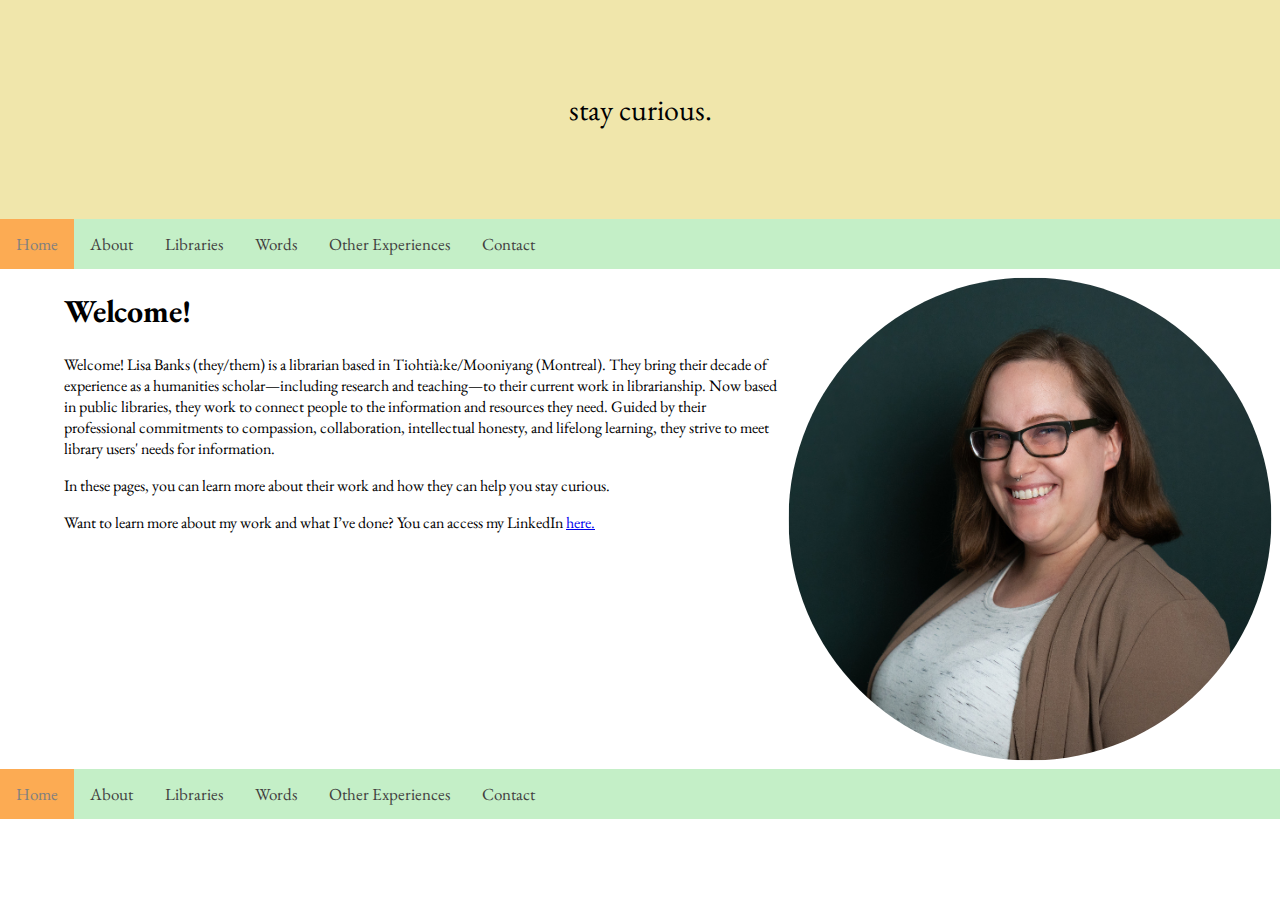
==== index.html @ 4055531a "Update Libraries" ====
<!DOCTYPE html>
<html>
  <div class="header">
    <p>stay curious.</p>
  </div>
  <div class="topnav">
    <a class="active" href="#home">Home</a>
    <a href="about.html">About</a>
    <a href="libraries.html">Libraries</a>
    <a href="words.html">Words</a>
    <a href="other_experiences.html">Other Experiences</a>
    <a href="contact.html">Contact</a>
  </div>
    <head>
        <title>Stay Curious: Lisa Banks, Librarian</title>
        <link rel="stylesheet" href="Assets/CSS/MyStyle.css">
        <link rel="preconnect" href="https://fonts.googleapis.com">
        <link rel="preconnect" href="https://fonts.gstatic.com" crossorigin>
        <link href="https://fonts.googleapis.com/css2?family=EB+Garamond:ital,wght@0,400..800;1,400..800&display=swap" rel="stylesheet">
      </head>
   <img src="Assets/Img/Headshot for website.png"/ alt="Headshot of Lisa Banks">
<body> 
<div class="main-section-container">      
<h1>Welcome!</h1>
<p> Welcome! Lisa Banks (they/them) is a librarian based in Tiohtià:ke/Mooniyang (Montreal). They bring their decade of experience as a humanities scholar—including research and teaching—to their current work in librarianship. Now based in public libraries, they work to connect people to the information and resources they need. Guided by their professional commitments to compassion, collaboration, intellectual honesty, and lifelong learning, they strive to meet library users' needs for information.</p>
<p>In these pages, you can learn more about their work and how they can help you stay curious.</p>
</ul>
  <p>Want to learn more about my work and what I’ve done? You can access my LinkedIn <a href="https://www.linkedin.com/in/lisa-banks-76a919244/">here.</a></p>
</div>
</body>
<div class="navbar">
  <a class="active" href="#home">Home</a>
  <a href="about.html">About</a>
  <a href="libraries.html">Libraries</a>
  <a href="words.html">Words</a>
  <a href="other_experiences.html">Other Experiences</a>
  <a href="contact.html">Contact</a>
    </div>
</html>
---- Assets/CSS/MyStyle.css ----
/*Information across all pages*/
.header {
  padding: 60px;
  text-align: center;
  background: #F0E6AB;
  color: paleyellow;
  font-size: 30px;
}

img  {
    float: right;
  }

text {
    align: left
  }

body  {
  font-family: EB Garamond, Garamond, serif;
  font-optical-sizing: 20px;
  font-size: 16px;
  font-weight: 400;
  font-style: normal;
  margin: 0;
  font-family: EB Garamond, Garamond, serif;
}

.topnav {
  overflow: hidden;
  background-color: #C4EFC7;
}

.topnav a {
  float: left;
  color: #423f3f;
  text-align: center;
  padding: 14px 16px;
  text-decoration: none;
  font-size: 17px;
}

.topnav a:hover {
  background-color: #F0E6AB;
  color: pale yellow;
}

.topnav a.active {
  background-color: #fcab53;
  color: grey;
}

.navbar {
  overflow: hidden;
  background-color: #C4EFC7;
  position: sticky;
  bottom: 2;
  width: 100%;
}

.navbar a {
  float: left;
  display: block;
  color: #423f3f;
  text-align: center;
  padding: 14px 16px;
  text-decoration: none;
  font-size: 17px;
}
.navbar a:hover {
  background: #F0E6AB;
  color: pale yellow;
}
.navbar a.active {
  background-color: #fcab53;
  color: grey;
}
.main {
  padding: 16px;
  margin-bottom: 30px;
}
table {border: none;}

ul.no-bullets {
  list-style-type: none;
  margin: 1;
  padding: 1,4;
}

h4 {text-align: right;
    font-size:40px
}

div.main-section-container {
  padding-top: 0%;
  padding-right: 0%;
  padding-left: 5%;
  margin: auto;
  text-align: left;
}

.textdiv {
  width: 50%;
  float: left
}

.imgdiv {
  margin: 0;
  padding: 0;
  width:50%;
  height: auto;
  float: right;
}

/*Imgdivlibraries created to allow for cleaner spacing on Libraries page*/
.imgdivlibraries {
  margin: 0;
  padding: 0;
  width:40%;
  height: auto;
  float: right;
}

/*Div created for contact page text only, so as to not effect other pages' text*/
.contactpage {
  font-size: 25px;
  margin-top: 150px;
  margin-bottom: 150px;
  margin-right: 150px;
  margin-left: 200px;
}
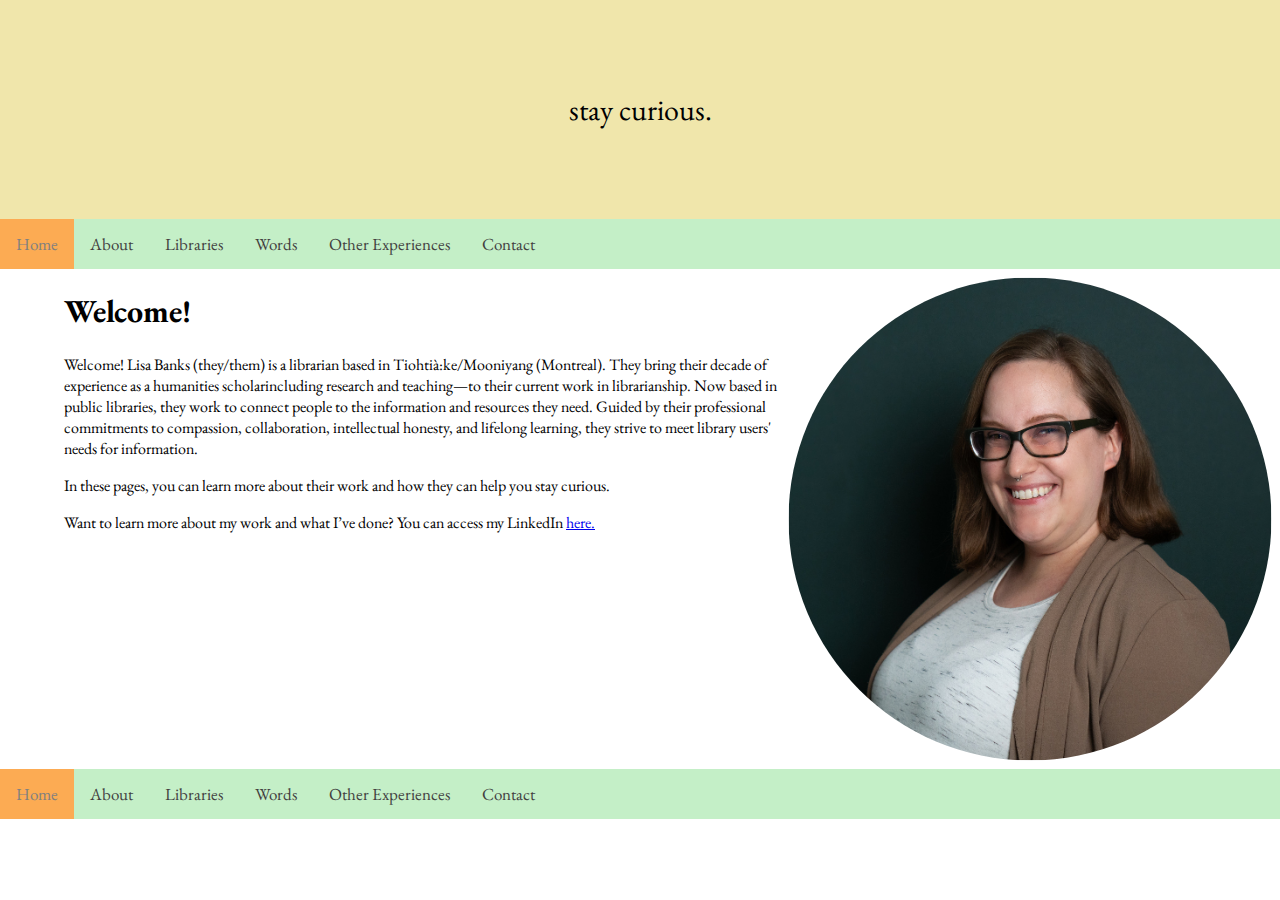
==== commit 39c2ccc2: "Updates" ====
--- a/index.html
+++ b/index.html
@@ -2,9 +2,9 @@
 <html>
   <div class="header">
     <p>stay curious.</p>
-  </div>
+</div>
   <div class="topnav">
-    <a class="active" href="#home">Home</a>
+    <a class="active" href="index.html">Home</a>
     <a href="about.html">About</a>
     <a href="libraries.html">Libraries</a>
     <a href="words.html">Words</a>
@@ -22,7 +22,7 @@
 <body> 
 <div class="main-section-container">      
 <h1>Welcome!</h1>
-<p> Welcome! Lisa Banks (they/them) is a librarian based in Tiohtià:ke/Mooniyang (Montreal). They bring their decade of experience as a humanities scholar—including research and teaching—to their current work in librarianship. Now based in public libraries, they work to connect people to the information and resources they need. Guided by their professional commitments to compassion, collaboration, intellectual honesty, and lifelong learning, they strive to meet library users' needs for information.</p>
+<p> Welcome! Lisa Banks (they/them) is a librarian based in Tiohtià:ke/Mooniyang (Montreal). They bring their decade of experience as a humanities scholarincluding research and teaching—to their current work in librarianship. Now based in public libraries, they work to connect people to the information and resources they need. Guided by their professional commitments to compassion, collaboration, intellectual honesty, and lifelong learning, they strive to meet library users' needs for information.</p>
 <p>In these pages, you can learn more about their work and how they can help you stay curious.</p>
 </ul>
   <p>Want to learn more about my work and what I’ve done? You can access my LinkedIn <a href="https://www.linkedin.com/in/lisa-banks-76a919244/">here.</a></p>
--- a/Assets/CSS/MyStyle.css
+++ b/Assets/CSS/MyStyle.css
@@ -18,9 +18,8 @@
 
 body  {
   font-family: EB Garamond, Garamond, serif;
-  font-optical-sizing: 20px;
+  font-weight: 400;
   font-size: 16px;
-  font-weight: 400;
   font-style: normal;
   margin: 0;
   font-family: EB Garamond, Garamond, serif;
@@ -79,7 +78,20 @@
   padding: 16px;
   margin-bottom: 30px;
 }
-table {border: none;}
+
+table {
+  border-collapse: collapse;
+  width: 100%;
+  
+}
+
+tr {
+  border-bottom: 1px solid #ddd;
+}
+
+td {
+    style-width: 100px;
+}
 
 ul.no-bullets {
   list-style-type: none;
@@ -112,7 +124,7 @@
   float: right;
 }
 
-/*Imgdivlibraries created to allow for cleaner spacing on Libraries page*/
+/*Imgdivlibraries created to allow for cleaner spacing*/
 .imgdivlibraries {
   margin: 0;
   padding: 0;
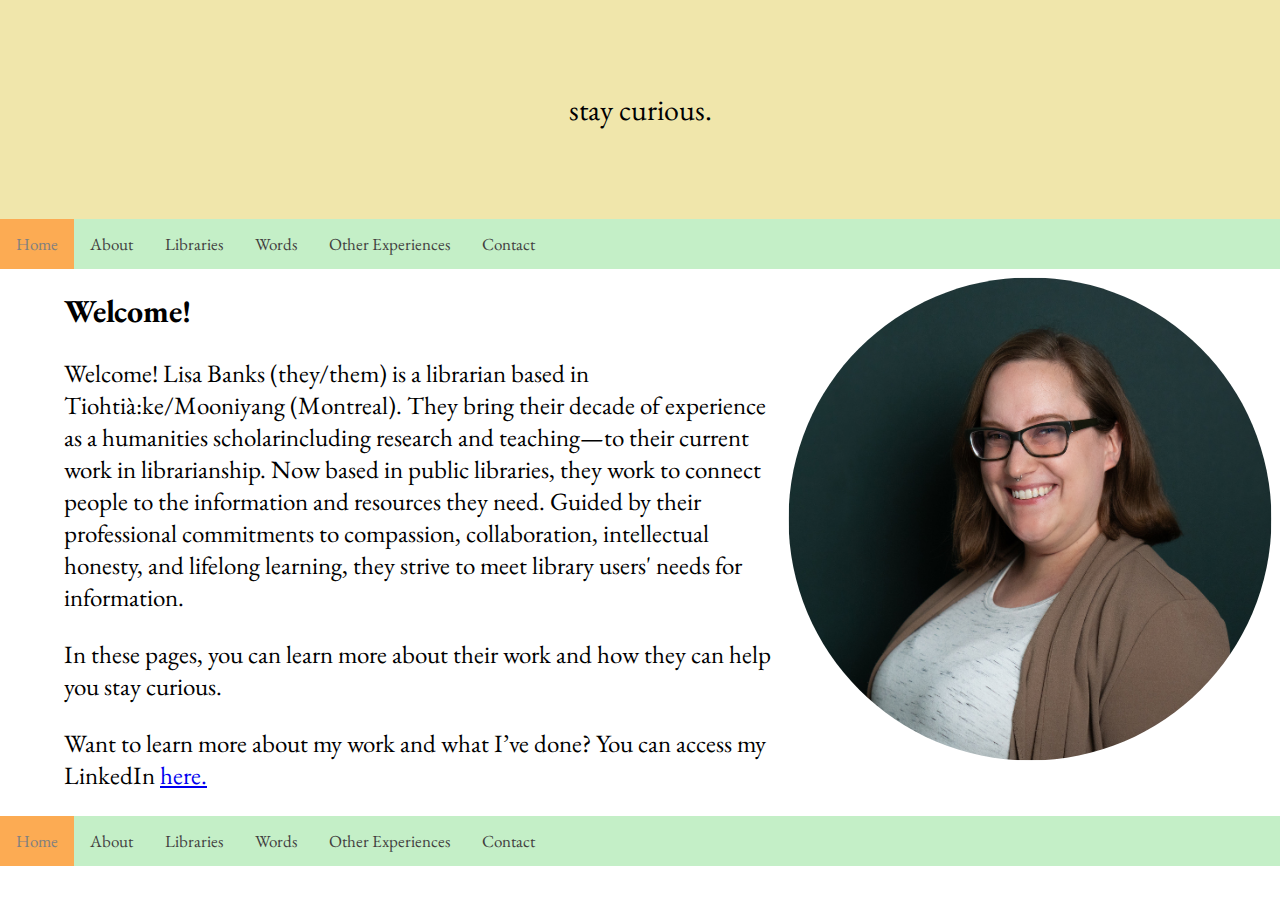
==== commit a7e22858: "Index updates" ====
--- a/index.html
+++ b/index.html
@@ -1,8 +1,9 @@
 <!DOCTYPE html>
 <html>
+<meta name="viewport" content="width=device-width, initial-scale=1.0">
   <div class="header">
-    <p>stay curious.</p>
-</div>
+  <p>stay curious.</p>
+  </div>
   <div class="topnav">
     <a class="active" href="index.html">Home</a>
     <a href="about.html">About</a>
@@ -18,18 +19,20 @@
         <link rel="preconnect" href="https://fonts.gstatic.com" crossorigin>
         <link href="https://fonts.googleapis.com/css2?family=EB+Garamond:ital,wght@0,400..800;1,400..800&display=swap" rel="stylesheet">
       </head>
-   <img src="Assets/Img/Headshot for website.png"/ alt="Headshot of Lisa Banks">
+<img src="Assets/Img/Headshot for website.png"/ alt="Headshot of Lisa Banks">
 <body> 
-<div class="main-section-container">      
+<div class="main-section-container">     
 <h1>Welcome!</h1>
+<div class="homepage">
 <p> Welcome! Lisa Banks (they/them) is a librarian based in Tiohtià:ke/Mooniyang (Montreal). They bring their decade of experience as a humanities scholarincluding research and teaching—to their current work in librarianship. Now based in public libraries, they work to connect people to the information and resources they need. Guided by their professional commitments to compassion, collaboration, intellectual honesty, and lifelong learning, they strive to meet library users' needs for information.</p>
 <p>In these pages, you can learn more about their work and how they can help you stay curious.</p>
 </ul>
   <p>Want to learn more about my work and what I’ve done? You can access my LinkedIn <a href="https://www.linkedin.com/in/lisa-banks-76a919244/">here.</a></p>
 </div>
+</div>
 </body>
 <div class="navbar">
-  <a class="active" href="#home">Home</a>
+  <a class="active" href="index.html">Home</a>
   <a href="about.html">About</a>
   <a href="libraries.html">Libraries</a>
   <a href="words.html">Words</a>
--- a/Assets/CSS/MyStyle.css
+++ b/Assets/CSS/MyStyle.css
@@ -4,7 +4,7 @@
   padding: 60px;
   text-align: center;
   background: #F0E6AB;
-  color: paleyellow;
+
   font-size: 30px;
 }
 
@@ -19,10 +19,9 @@
 body  {
   font-family: EB Garamond, Garamond, serif;
   font-weight: 400;
-  font-size: 16px;
+  font-size: 1rem;
   font-style: normal;
   margin: 0;
-  font-family: EB Garamond, Garamond, serif;
 }
 
 .topnav {
@@ -53,7 +52,7 @@
   overflow: hidden;
   background-color: #C4EFC7;
   position: sticky;
-  bottom: 2;
+  bottom: 2px;
   width: 100%;
 }
 
@@ -85,20 +84,22 @@
   
 }
 
+/*tr div created to enhance legibility for end user*/
 tr {
   border-bottom: 1px solid #ddd;
 }
 
 td {
-    style-width: 100px;
+    width: 100px;
 }
 
 ul.no-bullets {
   list-style-type: none;
-  margin: 1;
-  padding: 1,4;
+  margin: 1px;
+  padding: 1px 4px;
 }
 
+/*h4 div created to ensure consistency across pages*/
 h4 {text-align: right;
     font-size:40px
 }
@@ -111,6 +112,7 @@
   text-align: left;
 }
 
+/*Textdiv and imgdiv created to ensure clean, legible layout*/ 
 .textdiv {
   width: 50%;
   float: left
@@ -124,13 +126,18 @@
   float: right;
 }
 
-/*Imgdivlibraries created to allow for cleaner spacing*/
+/*Imgdivlibraries created to allow for cleaner spacing on specific page*/
 .imgdivlibraries {
   margin: 0;
   padding: 0;
   width:40%;
   height: auto;
   float: right;
+}
+
+/*Div created for homepage only, so as to fill space effectively and highlight the welcome message*/
+.homepage {
+  font-size: 25px;
 }
 
 /*Div created for contact page text only, so as to not effect other pages' text*/
@@ -141,3 +148,52 @@
   margin-right: 150px;
   margin-left: 200px;
 }
+
+* Mobile devices (Portrait) */
+@media only screen and (max-width: 768px) {
+  header {
+    padding: 10px;
+  }
+
+  nav {
+    text-align: left;
+    padding: 10px;
+  }
+
+  nav a {
+    font-size: 14px;
+    padding: 8px;
+    display: block; /* Stack links vertically */
+  }
+}
+
+/* Mobile devices (Landscape) */
+@media (max-width: 480px) {
+  body {
+    font-size: 14px; /* Smaller text for smaller screens */
+  }
+
+  header {
+
+    padding: 8px;
+    font-size: 14px;
+  }
+
+  nav a {
+
+    padding: 6px;
+    font-size: 12px;
+  }
+}
+
+/* Very small screens, like phones in portrait mode */
+@media (max-width: 320px) {
+  header {
+    font-size: 12px;
+  }
+
+  nav a {
+    font-size: 12px;
+    padding: 5px;
+  }
+}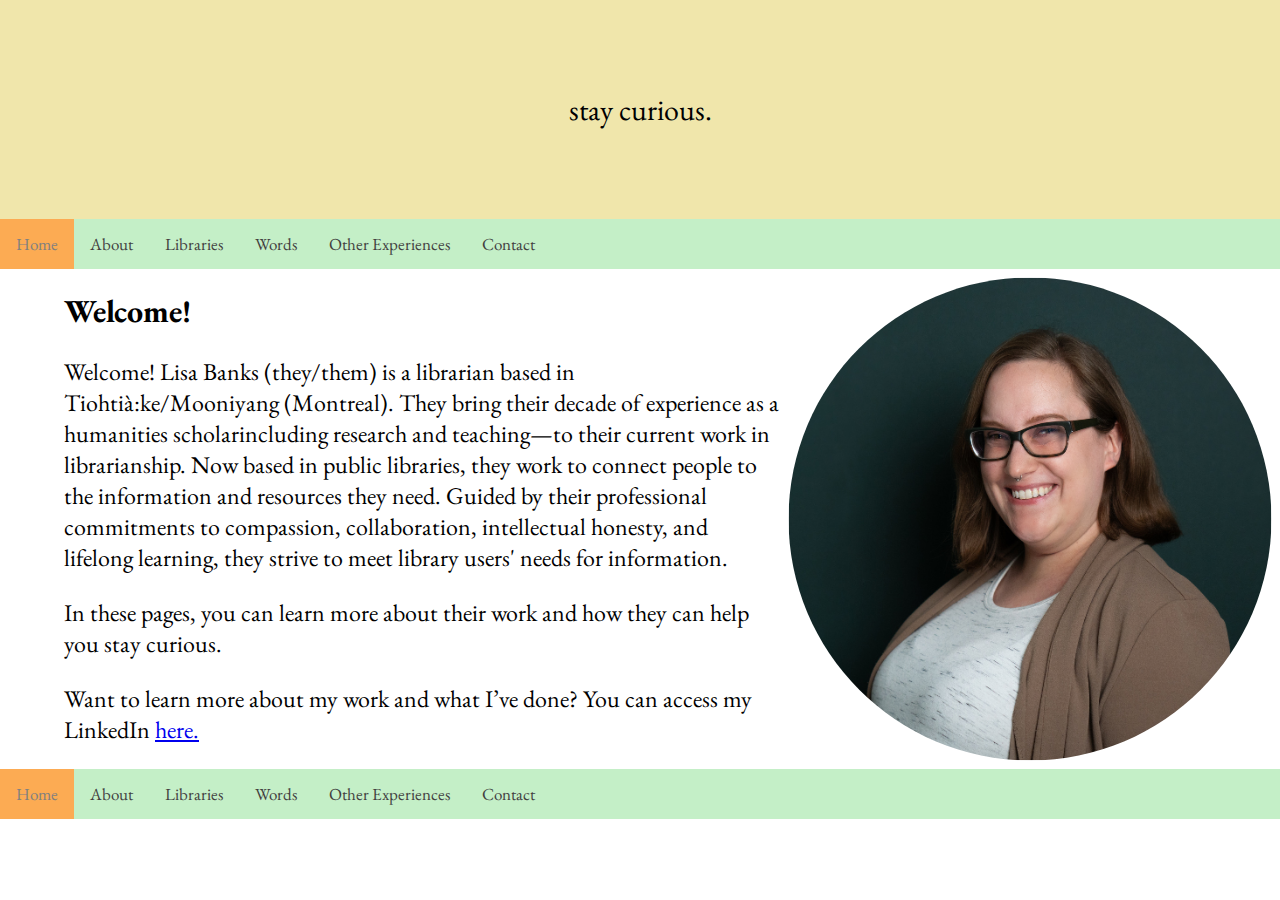
==== commit b736f939: "Other Experiences" ====
--- a/index.html
+++ b/index.html
@@ -21,7 +21,8 @@
       </head>
 <img src="Assets/Img/Headshot for website.png"/ alt="Headshot of Lisa Banks">
 <body> 
-<div class="main-section-container">     
+<div class="main-section-container">
+<!--main-section-container div created to avoid text being flush with margin (looks cleaner with a bit of space)-->    
 <h1>Welcome!</h1>
 <div class="homepage">
 <p> Welcome! Lisa Banks (they/them) is a librarian based in Tiohtià:ke/Mooniyang (Montreal). They bring their decade of experience as a humanities scholarincluding research and teaching—to their current work in librarianship. Now based in public libraries, they work to connect people to the information and resources they need. Guided by their professional commitments to compassion, collaboration, intellectual honesty, and lifelong learning, they strive to meet library users' needs for information.</p>
--- a/Assets/CSS/MyStyle.css
+++ b/Assets/CSS/MyStyle.css
@@ -52,7 +52,7 @@
   overflow: hidden;
   background-color: #C4EFC7;
   position: sticky;
-  bottom: 2px;
+  bottom: 0;
   width: 100%;
 }
 
@@ -137,7 +137,7 @@
 
 /*Div created for homepage only, so as to fill space effectively and highlight the welcome message*/
 .homepage {
-  font-size: 25px;
+  font-size: 24px;
 }
 
 /*Div created for contact page text only, so as to not effect other pages' text*/
@@ -149,15 +149,17 @@
   margin-left: 200px;
 }
 
-* Mobile devices (Portrait) */
+/*Mobile devices (Portrait) */
 @media only screen and (max-width: 768px) {
   header {
     padding: 10px;
+
   }
 
   nav {
     text-align: left;
     padding: 10px;
+
   }
 
   nav a {
@@ -171,6 +173,7 @@
 @media (max-width: 480px) {
   body {
     font-size: 14px; /* Smaller text for smaller screens */
+
   }
 
   header {
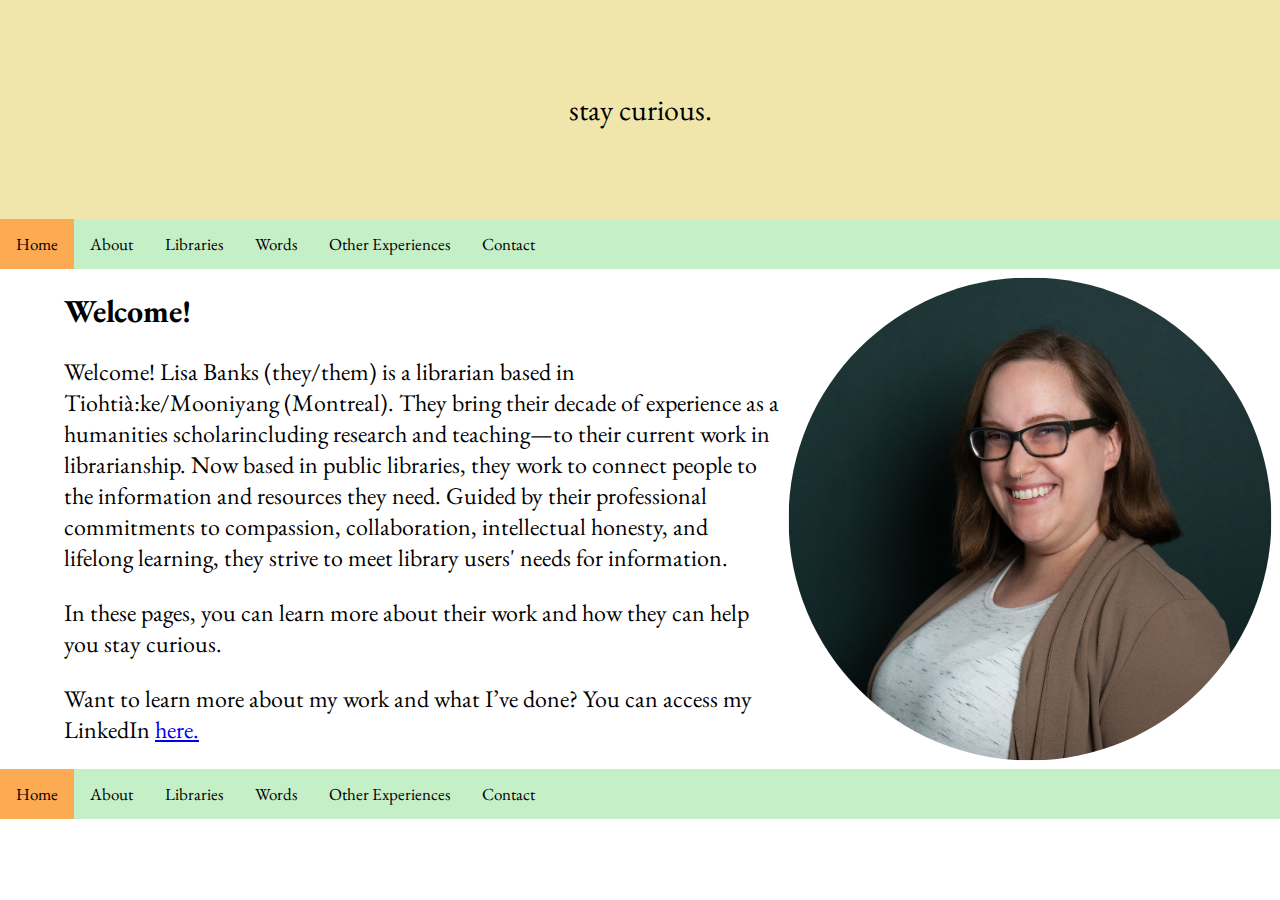
==== commit 77850201: "updating comments" ====
--- a/index.html
+++ b/index.html
@@ -4,6 +4,8 @@
   <div class="header">
   <p>stay curious.</p>
   </div>
+  <!--div class for top nav creates navigation bar; consistent across all pages-->
+  <!--active page for nav bar is always orange to distinguish from other pages-->
   <div class="topnav">
     <a class="active" href="index.html">Home</a>
     <a href="about.html">About</a>
@@ -32,6 +34,8 @@
 </div>
 </div>
 </body>
+<!--as with top nav div, this navbar div creates the bottom navigation bar-->
+<!--active page for nav bar is always orange to distinguish from other pages-->
 <div class="navbar">
   <a class="active" href="index.html">Home</a>
   <a href="about.html">About</a>
--- a/Assets/CSS/MyStyle.css
+++ b/Assets/CSS/MyStyle.css
@@ -31,7 +31,7 @@
 
 .topnav a {
   float: left;
-  color: #423f3f;
+  color: black;
   text-align: center;
   padding: 14px 16px;
   text-decoration: none;
@@ -45,7 +45,7 @@
 
 .topnav a.active {
   background-color: #fcab53;
-  color: grey;
+  color: black;
 }
 
 .navbar {
@@ -59,7 +59,7 @@
 .navbar a {
   float: left;
   display: block;
-  color: #423f3f;
+  color: black;
   text-align: center;
   padding: 14px 16px;
   text-decoration: none;
@@ -71,7 +71,7 @@
 }
 .navbar a.active {
   background-color: #fcab53;
-  color: grey;
+  color: black;
 }
 .main {
   padding: 16px;
@@ -177,13 +177,11 @@
   }
 
   header {
-
     padding: 8px;
     font-size: 14px;
   }
 
   nav a {
-
     padding: 6px;
     font-size: 12px;
   }
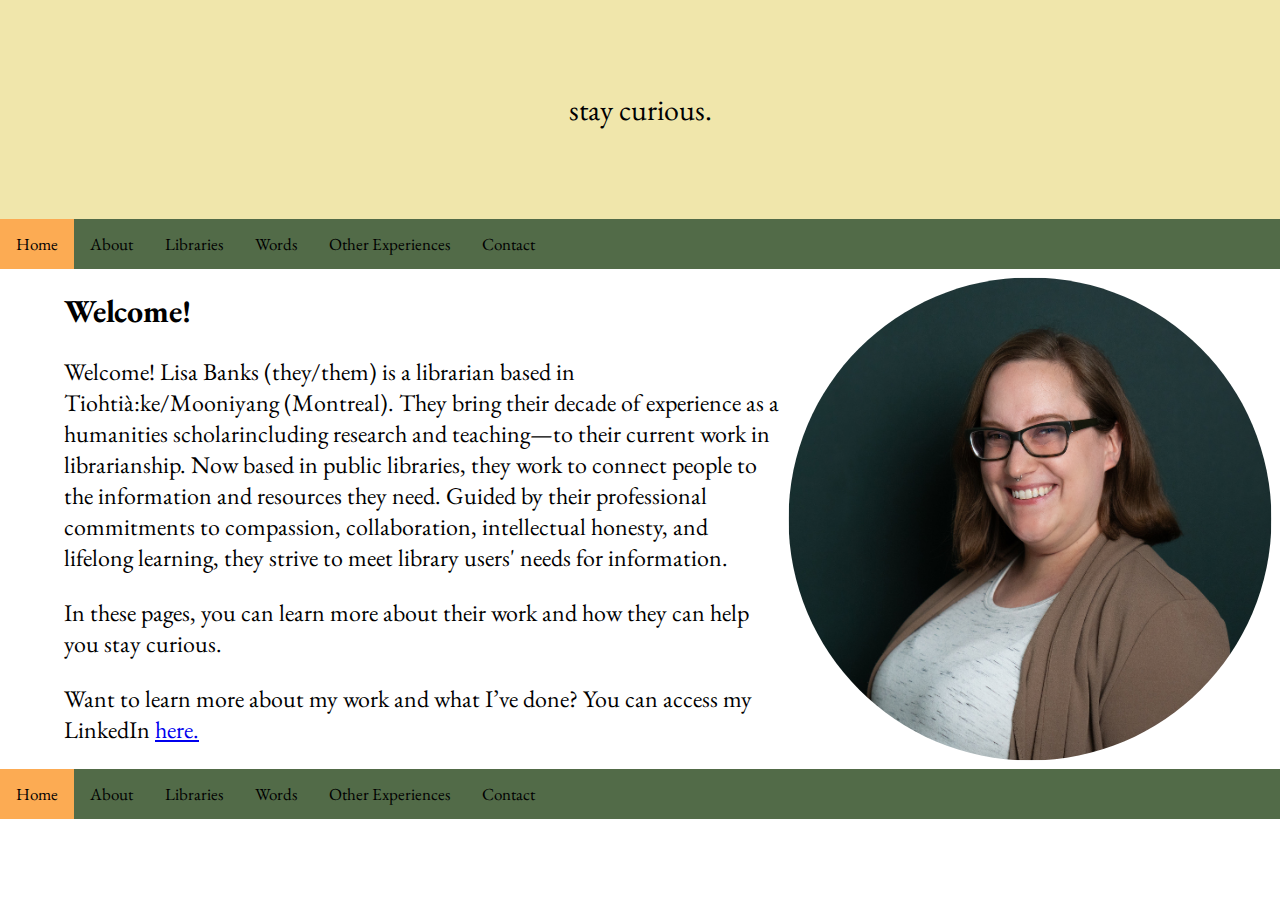
==== commit 120e1b4f: "Adding HTML Comments" ====
--- a/index.html
+++ b/index.html
@@ -6,6 +6,7 @@
   </div>
   <!--div class for top nav creates navigation bar; consistent across all pages-->
   <!--active page for nav bar is always orange to distinguish from other pages-->
+  <!--Top Nav Start-->
   <div class="topnav">
     <a class="active" href="index.html">Home</a>
     <a href="about.html">About</a>
@@ -14,6 +15,8 @@
     <a href="other_experiences.html">Other Experiences</a>
     <a href="contact.html">Contact</a>
   </div>
+  <!--Top Nav End-->
+  <!--Header Start-->
     <head>
         <title>Stay Curious: Lisa Banks, Librarian</title>
         <link rel="stylesheet" href="Assets/CSS/MyStyle.css">
@@ -21,7 +24,9 @@
         <link rel="preconnect" href="https://fonts.gstatic.com" crossorigin>
         <link href="https://fonts.googleapis.com/css2?family=EB+Garamond:ital,wght@0,400..800;1,400..800&display=swap" rel="stylesheet">
       </head>
+  <!--Header End-->
 <img src="Assets/Img/Headshot for website.png"/ alt="Headshot of Lisa Banks">
+<!--Body Start-->
 <body> 
 <div class="main-section-container">
 <!--main-section-container div created to avoid text being flush with margin (looks cleaner with a bit of space)-->    
@@ -34,6 +39,7 @@
 </div>
 </div>
 </body>
+<!--Body End-->
 <!--as with top nav div, this navbar div creates the bottom navigation bar-->
 <!--active page for nav bar is always orange to distinguish from other pages-->
 <div class="navbar">
--- a/Assets/CSS/MyStyle.css
+++ b/Assets/CSS/MyStyle.css
@@ -26,7 +26,7 @@
 
 .topnav {
   overflow: hidden;
-  background-color: #C4EFC7;
+  background-color: #526b48;
 }
 
 .topnav a {
@@ -50,7 +50,7 @@
 
 .navbar {
   overflow: hidden;
-  background-color: #C4EFC7;
+  background-color: #526b48;
   position: sticky;
   bottom: 0;
   width: 100%;
